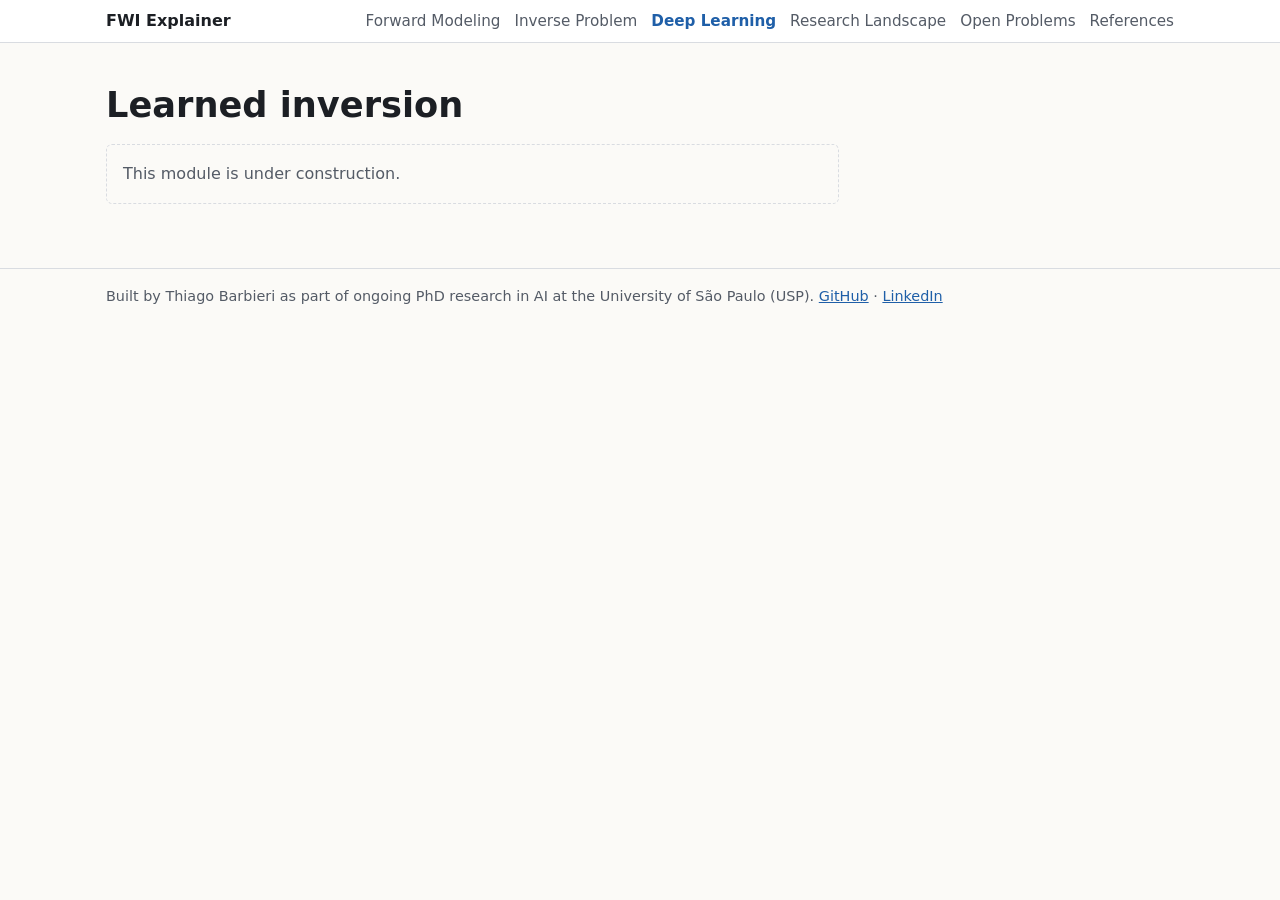
==== deep-learning.html @ dbad282f "chore: scaffold static site with nav, theme, and vendored D3/KaTeX Co-Authored-By: Claude Opus 5 <no" ====
<!doctype html>
<html lang="en">
<head>
  <meta charset="utf-8">
  <meta name="viewport" content="width=device-width, initial-scale=1">
  <title>Deep Learning · FWI Explainer</title>
  <meta name="description" content="Interactive, in-browser explainer of seismic Full-Waveform Inversion and deep-learning approaches to it.">
  <link rel="stylesheet" href="assets/css/theme.css">
  <link rel="stylesheet" href="assets/css/layout.css">
</head>
<body>
  <a class="skip-link" href="#content">Skip to content</a>
  <header class="site-header">
    <nav class="site-nav" aria-label="Main">
      <a class="brand" href="index.html">FWI Explainer</a>
      <ul>
        <li><a href="forward-modeling.html">Forward Modeling</a></li>
        <li><a href="inverse-problem.html">Inverse Problem</a></li>
        <li><a href="deep-learning.html" aria-current="page">Deep Learning</a></li>
        <li><a href="research-landscape.html">Research Landscape</a></li>
        <li><a href="open-problems.html">Open Problems</a></li>
        <li><a href="references.html">References</a></li>
      </ul>
    </nav>
  </header>
  <main id="content">
    <h1>Learned inversion</h1>
    <p class="placeholder">This module is under construction.</p>
  </main>
  <footer class="site-footer">
    <p>Built by Thiago Barbieri as part of ongoing PhD research in AI at the University of São Paulo (USP). <a href="https://github.com/barbieriht">GitHub</a> · <a href="#" data-todo="linkedin-url">LinkedIn</a></p>
  </footer>
</body>
</html>
---- assets/css/theme.css ----
/* Design tokens. Light is the default; dark follows the OS setting. */
:root {
  color-scheme: light dark;
  --bg: #fbfaf7;
  --surface: #ffffff;
  --text: #1c1f24;
  --text-muted: #545b66;
  --border: #d9dce1;
  --accent: #1f5fa8;
  --accent-contrast: #ffffff;
  --warn-bg: #fff4d6;
  --warn-text: #5c4400;

  --font-body: system-ui, -apple-system, "Segoe UI", Roboto, sans-serif;
  --font-mono: ui-monospace, "SFMono-Regular", Consolas, monospace;
  --measure: 72ch;
  --gutter: 16px;
  --radius: 6px;
}

@media (prefers-color-scheme: dark) {
  :root {
    --bg: #121418;
    --surface: #1b1e24;
    --text: #e6e8eb;
    --text-muted: #a3a9b3;
    --border: #343a44;
    --accent: #7fb2ec;
    --accent-contrast: #121418;
    --warn-bg: #3a2f10;
    --warn-text: #f3dc9b;
  }
}
---- assets/css/layout.css ----
*, *::before, *::after { box-sizing: border-box; }

html { -webkit-text-size-adjust: 100%; }

body {
  margin: 0;
  background: var(--bg);
  color: var(--text);
  font-family: var(--font-body);
  line-height: 1.6;
  overflow-wrap: break-word;
}

a { color: var(--accent); }
a:focus-visible, button:focus-visible { outline: 2px solid var(--accent); outline-offset: 2px; }

.skip-link { position: absolute; left: -9999px; }
.skip-link:focus { left: var(--gutter); top: 8px; background: var(--surface); padding: 4px 8px; }

/* Top navigation */
.site-header { border-bottom: 1px solid var(--border); background: var(--surface); }
.site-nav {
  max-width: 1100px; margin: 0 auto; padding: 8px var(--gutter);
  display: flex; flex-wrap: wrap; align-items: center; gap: 4px 16px;
}
.site-nav .brand { font-weight: 700; color: var(--text); text-decoration: none; margin-right: auto; }
.site-nav ul { list-style: none; margin: 0; padding: 0; display: flex; flex-wrap: wrap; gap: 4px 14px; }
.site-nav ul a { color: var(--text-muted); text-decoration: none; font-size: 0.95rem; }
.site-nav ul a:hover { color: var(--accent); }
.site-nav ul a[aria-current="page"] { color: var(--accent); font-weight: 600; }

main { max-width: 1100px; margin: 0 auto; padding: 24px var(--gutter) 48px; }
main > * { max-width: var(--measure); }
main > .wide { max-width: none; }

h1 { font-size: clamp(1.6rem, 4vw, 2.2rem); line-height: 1.2; margin: 0.5em 0; }
.lede { font-size: 1.1rem; color: var(--text-muted); }

.placeholder {
  border: 1px dashed var(--border); border-radius: var(--radius);
  padding: 16px; color: var(--text-muted);
}

.module-list { list-style: none; padding: 0; display: grid; gap: 12px; }
.module-list a {
  display: block; padding: 12px 16px; border: 1px solid var(--border);
  border-radius: var(--radius); background: var(--surface); text-decoration: none;
}
.module-list a span { display: block; color: var(--text-muted); font-size: 0.95rem; }

.site-footer { border-top: 1px solid var(--border); color: var(--text-muted); font-size: 0.9rem; }
.site-footer p { max-width: 1100px; margin: 0 auto; padding: 16px var(--gutter); }
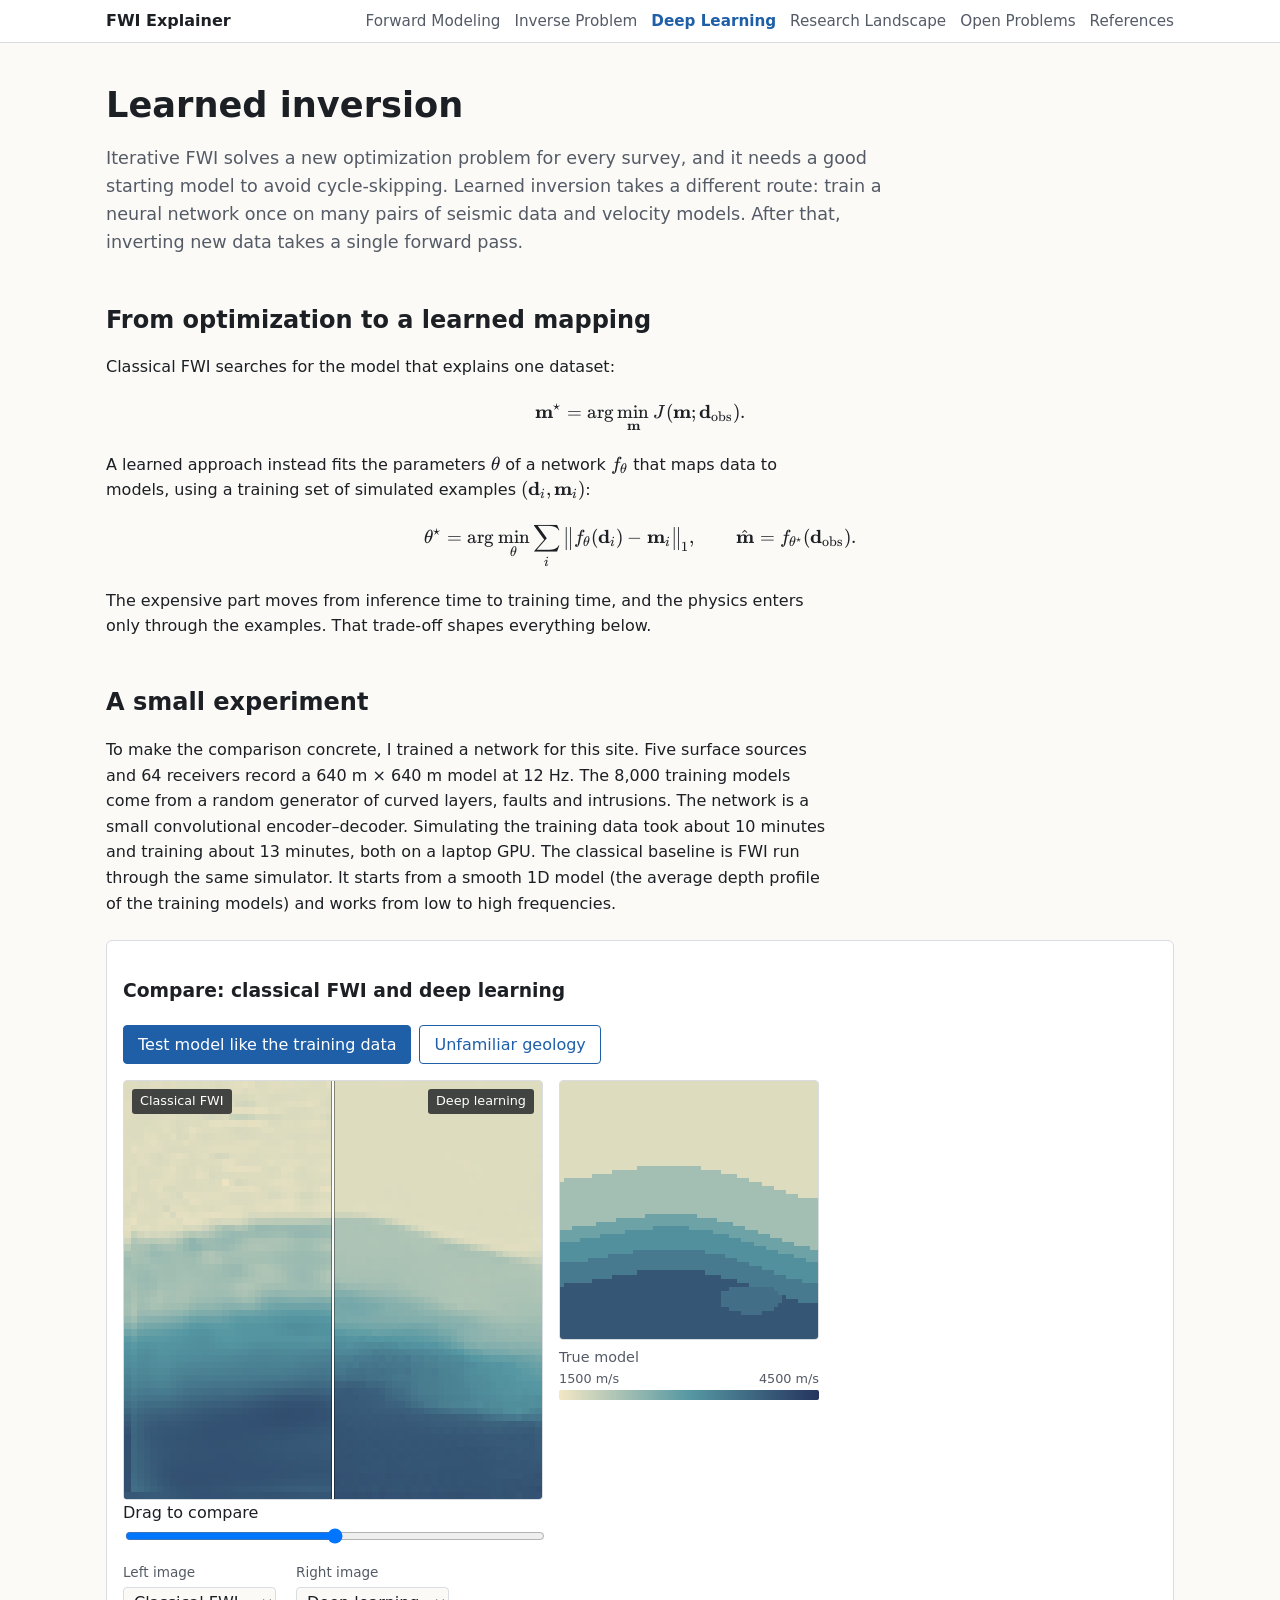
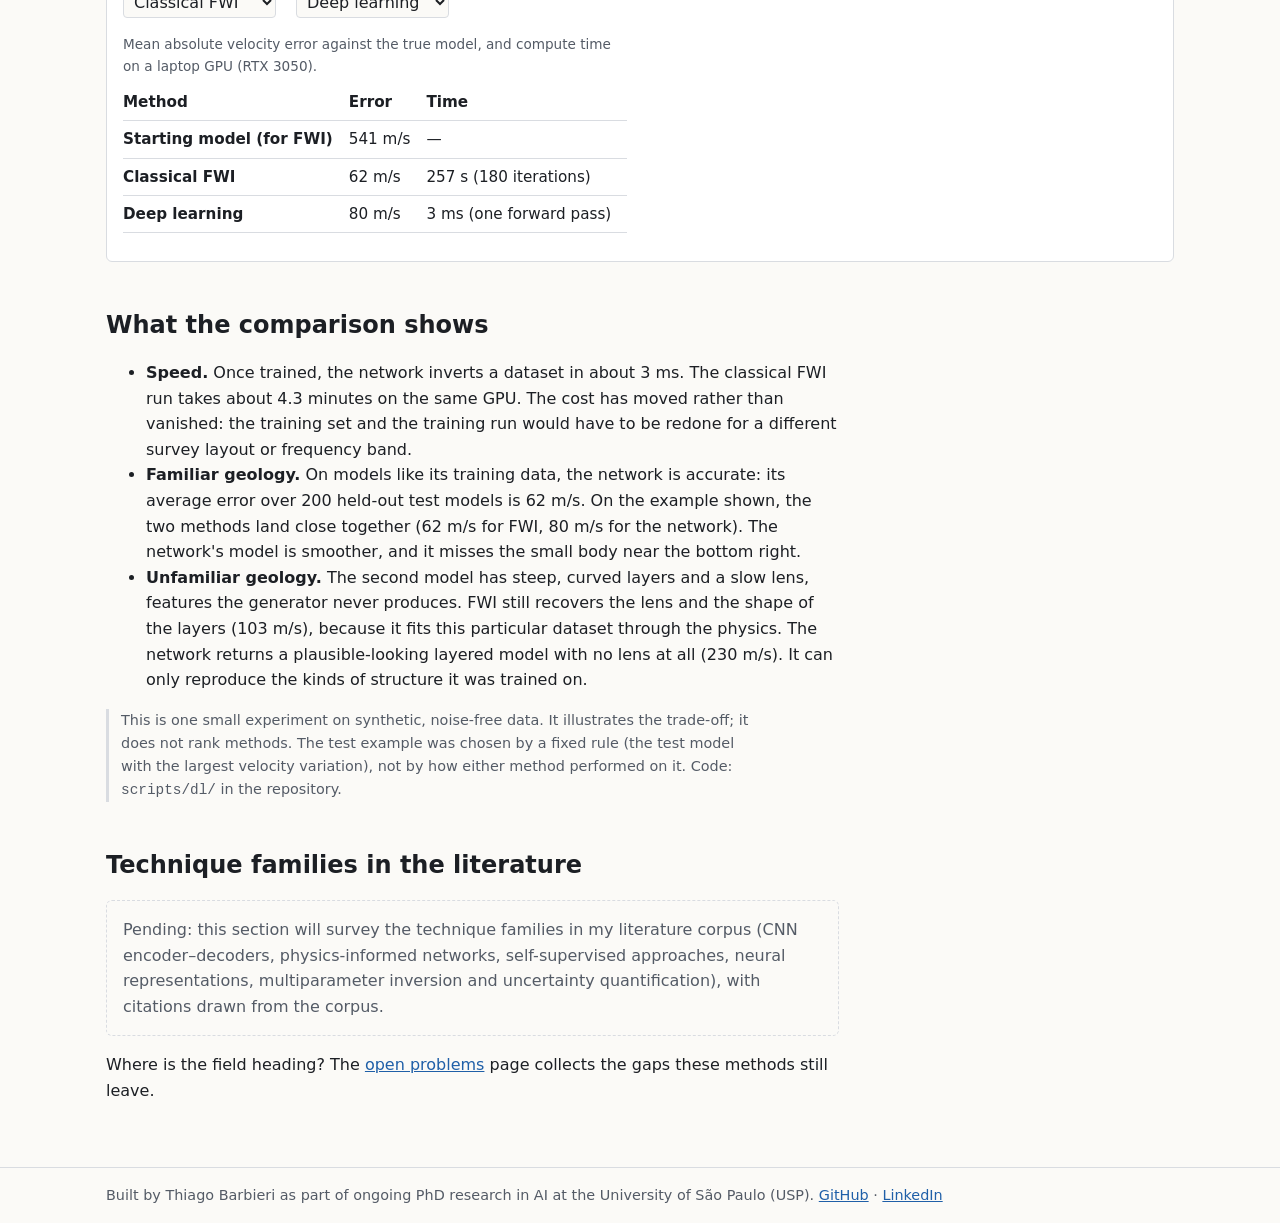
==== commit 1e212fd3: "feat: deep learning module with offline classical-vs-network comparison - scripts/dl: batched PyTorc" ====
--- a/deep-learning.html
+++ b/deep-learning.html
@@ -4,7 +4,9 @@
   <meta charset="utf-8">
   <meta name="viewport" content="width=device-width, initial-scale=1">
   <title>Deep Learning · FWI Explainer</title>
+  <link rel="icon" href="data:image/svg+xml,%3Csvg xmlns=%27http://www.w3.org/2000/svg%27 viewBox=%270 0 32 32%27%3E%3Cpath d=%27M2 16 Q6 4 10 16 T18 16 T26 16 T30 16%27 fill=%27none%27 stroke=%27%231f5fa8%27 stroke-width=%273%27/%3E%3C/svg%3E">
   <meta name="description" content="Interactive, in-browser explainer of seismic Full-Waveform Inversion and deep-learning approaches to it.">
+  <link rel="stylesheet" href="assets/vendor/katex/katex.min.css">
   <link rel="stylesheet" href="assets/css/theme.css">
   <link rel="stylesheet" href="assets/css/layout.css">
 </head>
@@ -25,10 +27,90 @@
   </header>
   <main id="content">
     <h1>Learned inversion</h1>
-    <p class="placeholder">This module is under construction.</p>
+    <p class="lede">Iterative FWI solves a new optimization problem for every survey, and it needs a good starting model to avoid cycle-skipping. Learned inversion takes a different route: train a neural network once on many pairs of seismic data and velocity models. After that, inverting new data takes a single forward pass.</p>
+
+    <h2>From optimization to a learned mapping</h2>
+    <p>Classical FWI searches for the model that explains one dataset:</p>
+    \[ \mathbf{m}^\star = \arg\min_{\mathbf{m}} J(\mathbf{m}; \mathbf{d}_{\text{obs}}). \]
+    <p>A learned approach instead fits the parameters \(\theta\) of a network \(f_\theta\) that maps data to models, using a training set of simulated examples \((\mathbf{d}_i, \mathbf{m}_i)\):</p>
+    \[ \theta^\star = \arg\min_{\theta} \sum_i \big\lVert f_{\theta}(\mathbf{d}_i) - \mathbf{m}_i \big\rVert_1, \qquad \hat{\mathbf{m}} = f_{\theta^\star}(\mathbf{d}_{\text{obs}}). \]
+    <p>The expensive part moves from inference time to training time, and the physics enters only through the examples. That trade-off shapes everything below.</p>
+
+    <h2>A small experiment</h2>
+    <p>To make the comparison concrete, I trained a network for this site. Five surface sources and 64 receivers record a 640 m × 640 m model at <span data-fill="f0_hz"></span> Hz. The <span data-fill="train_size" data-format="thousands"></span> training models come from a random generator of curved layers, faults and intrusions. The network is a small convolutional encoder–decoder. Simulating the training data took about 10 minutes and training about 13 minutes, both on a laptop GPU. The classical baseline is FWI run through the same simulator. It starts from a smooth 1D model (the average depth profile of the training models) and works from low to high frequencies.</p>
+
+    <section class="demo wide" id="dl-comparison" aria-labelledby="dl-title">
+      <h3 id="dl-title">Compare: classical FWI and deep learning</h3>
+      <div class="scenario-row" role="group" aria-label="Test case">
+        <button type="button" data-case="in-distribution" aria-pressed="true">Test model like the training data</button>
+        <button type="button" data-case="out-of-distribution" aria-pressed="false">Unfamiliar geology</button>
+      </div>
+      <div class="dl-layout">
+        <figure class="dl-slider">
+          <div class="dl-stage">
+            <img data-role="right-img" alt="" width="256" height="256">
+            <img data-role="left-img" alt="" width="256" height="256" class="dl-overlay">
+            <div class="dl-divider" data-role="divider" aria-hidden="true"></div>
+            <span class="dl-tag dl-tag-left" data-role="left-tag"></span>
+            <span class="dl-tag dl-tag-right" data-role="right-tag"></span>
+          </div>
+          <label class="control"><span class="label">Drag to compare</span>
+            <input type="range" data-role="position" min="0" max="100" value="50">
+          </label>
+        </figure>
+        <figure class="dl-truth">
+          <img data-role="truth-img" alt="True velocity model" width="256" height="256">
+          <figcaption>True model</figcaption>
+          <div class="axis-label" aria-hidden="true"><span>1500 m/s</span><span>4500 m/s</span></div>
+          <div class="legend-bar" aria-hidden="true"></div>
+        </figure>
+      </div>
+      <div class="controls">
+        <label class="control"><span class="label">Left image</span>
+          <select data-role="left">
+            <option value="fwi" selected>Classical FWI</option>
+            <option value="start">Starting model</option>
+            <option value="dl">Deep learning</option>
+            <option value="true">True model</option>
+          </select>
+        </label>
+        <label class="control"><span class="label">Right image</span>
+          <select data-role="right">
+            <option value="dl" selected>Deep learning</option>
+            <option value="fwi">Classical FWI</option>
+            <option value="true">True model</option>
+            <option value="start">Starting model</option>
+          </select>
+        </label>
+      </div>
+      <table class="metrics">
+        <caption>Mean absolute velocity error against the true model, and compute time on a laptop GPU (RTX 3050).</caption>
+        <thead><tr><th scope="col">Method</th><th scope="col">Error</th><th scope="col">Time</th></tr></thead>
+        <tbody data-role="metrics"></tbody>
+      </table>
+      <p class="demo-status" data-role="status"></p>
+    </section>
+
+    <h2>What the comparison shows</h2>
+    <ul>
+      <li><strong>Speed.</strong> Once trained, the network inverts a dataset in about <span data-fill="cases.in-distribution.seconds.dl" data-format="ms"></span>. The classical FWI run takes about <span data-fill="cases.in-distribution.seconds.fwi" data-format="minutes"></span> on the same GPU. The cost has moved rather than vanished: the training set and the training run would have to be redone for a different survey layout or frequency band.</li>
+      <li><strong>Familiar geology.</strong> On models like its training data, the network is accurate: its average error over <span data-fill="test_size"></span> held-out test models is <span data-fill="dl_test_set_mae_mps" data-format="mps"></span>. On the example shown, the two methods land close together (<span data-fill="cases.in-distribution.mae_mps.fwi" data-format="mps"></span> for FWI, <span data-fill="cases.in-distribution.mae_mps.dl" data-format="mps"></span> for the network). The network's model is smoother, and it misses the small body near the bottom right.</li>
+      <li><strong>Unfamiliar geology.</strong> The second model has steep, curved layers and a slow lens, features the generator never produces. FWI still recovers the lens and the shape of the layers (<span data-fill="cases.out-of-distribution.mae_mps.fwi" data-format="mps"></span>), because it fits this particular dataset through the physics. The network returns a plausible-looking layered model with no lens at all (<span data-fill="cases.out-of-distribution.mae_mps.dl" data-format="mps"></span>). It can only reproduce the kinds of structure it was trained on.</li>
+    </ul>
+    <p class="note">This is one small experiment on synthetic, noise-free data. It illustrates the trade-off; it does not rank methods. The test example was chosen by a fixed rule (the test model with the largest velocity variation), not by how either method performed on it. Code: <code>scripts/dl/</code> in the repository.</p>
+
+    <h2>Technique families in the literature</h2>
+    <p class="placeholder">Pending: this section will survey the technique families in my literature corpus (CNN encoder–decoders, physics-informed networks, self-supervised approaches, neural representations, multiparameter inversion and uncertainty quantification), with citations drawn from the corpus.</p>
+
+    <p>Where is the field heading? The <a href="open-problems.html">open problems</a> page collects the gaps these methods still leave.</p>
   </main>
   <footer class="site-footer">
-    <p>Built by Thiago Barbieri as part of ongoing PhD research in AI at the University of São Paulo (USP). <a href="https://github.com/barbieriht">GitHub</a> · <a href="#" data-todo="linkedin-url">LinkedIn</a></p>
+    <p>Built by Thiago Barbieri as part of ongoing PhD research in AI at the University of São Paulo (USP). <a href="https://github.com/barbieriht">GitHub</a> · <a href="https://www.linkedin.com/in/barbieriht/">LinkedIn</a></p>
   </footer>
+  <script src="assets/vendor/katex/katex.min.js" defer></script>
+  <script src="assets/vendor/katex/auto-render.min.js" defer></script>
+  <script src="assets/js/math.js" defer></script>
+  <script src="assets/data/dl-comparison.js" defer></script>
+  <script src="assets/js/dl-demo.js" defer></script>
 </body>
 </html>
--- a/assets/css/theme.css
+++ b/assets/css/theme.css
@@ -10,6 +10,9 @@
   --accent-contrast: #ffffff;
   --warn-bg: #fff4d6;
   --warn-text: #5c4400;
+  --series-a: #1f5fa8;
+  --series-b: #b8440f;
+  --chart-grid: #e6e8eb;
 
   --font-body: system-ui, -apple-system, "Segoe UI", Roboto, sans-serif;
   --font-mono: ui-monospace, "SFMono-Regular", Consolas, monospace;
@@ -29,5 +32,8 @@
     --accent-contrast: #121418;
     --warn-bg: #3a2f10;
     --warn-text: #f3dc9b;
+    --series-a: #7fb2ec;
+    --series-b: #f0915a;
+    --chart-grid: #2a2f37;
   }
 }
--- a/assets/css/layout.css
+++ b/assets/css/layout.css
@@ -50,3 +50,96 @@
 
 .site-footer { border-top: 1px solid var(--border); color: var(--text-muted); font-size: 0.9rem; }
 .site-footer p { max-width: 1100px; margin: 0 auto; padding: 16px var(--gutter); }
+
+/* Content sections */
+h2 { margin-top: 2em; line-height: 1.25; }
+.note { font-size: 0.9rem; color: var(--text-muted); border-left: 3px solid var(--border); padding-left: 12px; }
+.katex-display { overflow-x: auto; overflow-y: hidden; padding: 4px 0; }
+
+/* Interactive demos */
+.demo {
+  border: 1px solid var(--border); border-radius: var(--radius);
+  background: var(--surface); padding: 16px; margin: 24px 0;
+}
+.demo-panels { display: grid; grid-template-columns: 1fr; gap: 16px; }
+@media (min-width: 760px) { .demo-panels { grid-template-columns: 3fr 2fr; } }
+.demo figure { margin: 0; }
+.demo figcaption { font-size: 0.9rem; color: var(--text-muted); margin-top: 6px; }
+.demo canvas { display: block; width: 100%; height: auto; border: 1px solid var(--border); border-radius: 4px; }
+.demo canvas[data-role="model"] { aspect-ratio: 1; touch-action: none; cursor: crosshair; }
+.demo canvas[data-role="gather"] { aspect-ratio: 5 / 6; image-rendering: auto; }
+
+.axis-label { font-size: 0.8rem; color: var(--text-muted); display: flex; justify-content: space-between; }
+
+.controls { display: flex; flex-wrap: wrap; gap: 12px 20px; align-items: end; margin-top: 16px; }
+.controls fieldset { border: 0; margin: 0; padding: 0; display: flex; gap: 10px; flex-wrap: wrap; }
+.controls legend, .controls .label { font-size: 0.85rem; color: var(--text-muted); display: block; margin-bottom: 4px; padding: 0; }
+.control { display: flex; flex-direction: column; }
+.controls select, .controls input[type="range"] { font: inherit; }
+.controls select { padding: 4px 6px; border: 1px solid var(--border); border-radius: 4px; background: var(--bg); color: var(--text); }
+.button-row { display: flex; gap: 8px; }
+.demo button {
+  font: inherit; padding: 6px 14px; border-radius: 4px; cursor: pointer;
+  border: 1px solid var(--accent); background: var(--surface); color: var(--accent);
+}
+.demo button.primary { background: var(--accent); color: var(--accent-contrast); }
+.demo-status { font-size: 0.9rem; color: var(--text-muted); margin: 12px 0 0; font-variant-numeric: tabular-nums; }
+
+/* Must match VELOCITY_STOPS in assets/js/colormap.js */
+.legend-bar { height: 10px; border-radius: 2px; background: linear-gradient(to right, rgb(243,231,196), rgb(86,152,163), rgb(37,52,94)); }
+.sr-only { position: absolute; width: 1px; height: 1px; overflow: hidden; clip: rect(0 0 0 0); white-space: nowrap; }
+
+/* Charts (D3) */
+.chart { display: block; width: 100%; height: auto; font-family: var(--font-body); }
+.chart-axis text { fill: var(--text-muted); font-size: 12px; }
+.chart-axis path, .chart-axis line { stroke: var(--border); }
+.chart-grid line { stroke: var(--chart-grid); }
+.chart-label { fill: var(--text-muted); font-size: 13px; }
+.chart-line { fill: none; stroke-width: 2; }
+.chart-line.dashed { stroke-dasharray: 5 4; }
+.series-a { stroke: var(--series-a); color: var(--series-a); }
+.series-b { stroke: var(--series-b); color: var(--series-b); }
+.chart-marker line { stroke: var(--text-muted); stroke-dasharray: 3 3; }
+.chart-marker text { fill: var(--text-muted); font-size: 12px; }
+.chart-legend { display: flex; flex-wrap: wrap; gap: 4px 16px; font-size: 0.85rem; color: var(--text-muted); margin: 4px 0 0; padding: 0; list-style: none; }
+.chart-legend li::before { content: ""; display: inline-block; width: 16px; height: 0; border-top: 3px solid currentColor; vertical-align: middle; margin-right: 6px; }
+.chart-legend li.dashed::before { border-top-style: dashed; }
+.chart-legend li span { color: var(--text-muted); }
+
+/* Inverse-problem demos */
+@media (min-width: 760px) {
+  .demo-panels.even { grid-template-columns: 1fr 1fr; }
+  .demo-panels.models { grid-template-columns: 1fr 1fr; max-width: 640px; }
+}
+.demo canvas[data-role="truth"], .demo canvas[data-role="current"] { aspect-ratio: 1; }
+.narrow { max-width: 312px; }
+.chart-block { margin: 16px 0 0; max-width: 640px; }
+.scenario-row { display: flex; flex-wrap: wrap; gap: 8px; margin-bottom: 16px; }
+.demo-readout { margin: 12px 0 0; padding: 8px 12px; border-radius: 4px; background: var(--bg); min-height: 1.6em; }
+.demo-readout.warning { background: var(--warn-bg); color: var(--warn-text); }
+.demo-readout:empty { display: none; }
+.demo button:disabled { opacity: 0.5; cursor: default; }
+
+/* Citations and bibliography */
+.bibliography { padding-left: 1.4em; }
+.bibliography li { margin-bottom: 0.9em; }
+.cited-on { display: block; font-size: 0.85rem; color: var(--text-muted); }
+
+/* Deep-learning comparison */
+.dl-layout { display: grid; gap: 16px; grid-template-columns: 1fr; }
+@media (min-width: 760px) { .dl-layout { grid-template-columns: minmax(0, 420px) minmax(0, 260px); align-items: start; } }
+.dl-slider { margin: 0; }
+.dl-stage { position: relative; aspect-ratio: 1; border: 1px solid var(--border); border-radius: 4px; overflow: hidden; }
+.dl-stage img, .dl-truth img { display: block; width: 100%; height: auto; image-rendering: pixelated; }
+.dl-overlay { position: absolute; inset: 0; }
+.dl-divider { position: absolute; top: 0; bottom: 0; width: 2px; margin-left: -1px; background: #ffffff; box-shadow: 0 0 0 1px rgba(0, 0, 0, 0.4); pointer-events: none; }
+.dl-tag { position: absolute; top: 8px; padding: 2px 8px; border-radius: 3px; font-size: 0.8rem; background: rgba(28, 31, 36, 0.8); color: #ffffff; }
+.dl-tag-left { left: 8px; }
+.dl-tag-right { right: 8px; }
+.dl-slider input[type="range"] { width: 100%; }
+.dl-truth { margin: 0; }
+.dl-truth img { border: 1px solid var(--border); border-radius: 4px; }
+.demo button[aria-pressed="true"] { background: var(--accent); color: var(--accent-contrast); }
+.metrics { border-collapse: collapse; margin-top: 16px; font-size: 0.95rem; font-variant-numeric: tabular-nums; }
+.metrics caption { text-align: left; font-size: 0.85rem; color: var(--text-muted); margin-bottom: 6px; }
+.metrics th, .metrics td { text-align: left; padding: 6px 16px 6px 0; border-bottom: 1px solid var(--border); }
